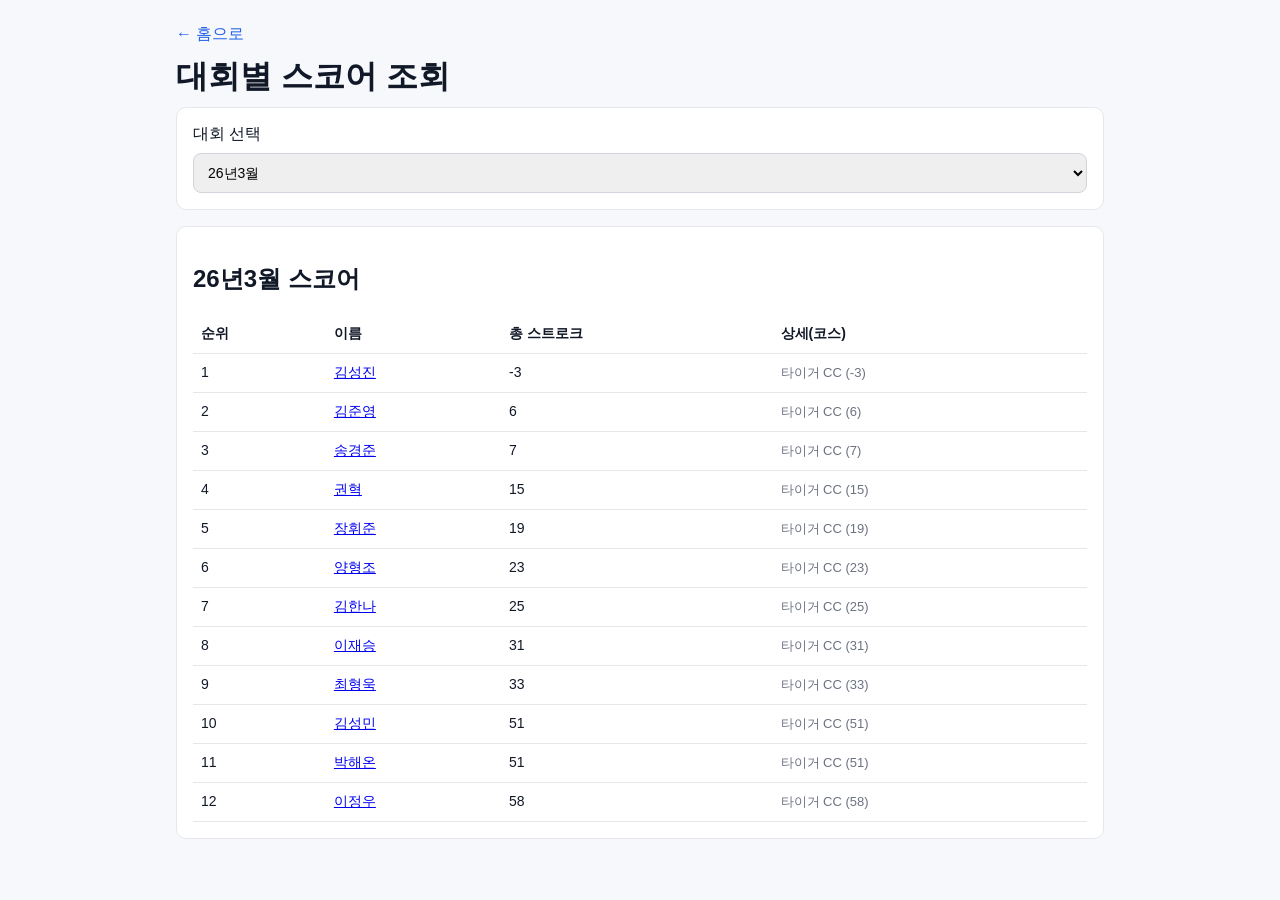
==== site/contest.html @ 30a7ff6f "Add GitHub Pages score viewer. Provide a static site that reads score.txt and lets users browse scor" ====
<!doctype html>
<html lang="ko">
  <head>
    <meta charset="UTF-8" />
    <meta name="viewport" content="width=device-width, initial-scale=1.0" />
    <title>대회별 스코어 조회</title>
    <link rel="stylesheet" href="style.css" />
  </head>
  <body data-page="contest">
    <main class="container">
      <a class="back-link" href="index.html">← 홈으로</a>
      <h1>대회별 스코어 조회</h1>

      <section class="panel">
        <label for="contestSelect">대회 선택</label>
        <select id="contestSelect"></select>
      </section>

      <section class="panel">
        <h2 id="contestTitle">스코어</h2>
        <table>
          <thead>
            <tr>
              <th>순위</th>
              <th>이름</th>
              <th>총 스트로크</th>
              <th>상세(코스)</th>
            </tr>
          </thead>
          <tbody id="contestTableBody"></tbody>
        </table>
      </section>
    </main>

    <script type="module" src="app.js"></script>
  </body>
  </html>
---- site/style.css ----
* {
  box-sizing: border-box;
}

body {
  margin: 0;
  font-family: -apple-system, BlinkMacSystemFont, "Segoe UI", Roboto, sans-serif;
  background: #f6f8fb;
  color: #111827;
}

.container {
  max-width: 960px;
  margin: 0 auto;
  padding: 24px 16px 40px;
}

h1 {
  margin: 0 0 8px;
}

.subtitle {
  margin: 0 0 20px;
  color: #4b5563;
}

.panel {
  background: #fff;
  border: 1px solid #e5e7eb;
  border-radius: 10px;
  padding: 16px;
  margin-bottom: 16px;
}

.search,
select {
  width: 100%;
  margin-top: 8px;
  padding: 10px;
  border: 1px solid #d1d5db;
  border-radius: 8px;
  font-size: 14px;
}

.link-list {
  list-style: none;
  padding: 0;
  margin: 12px 0 0;
}

.link-list li {
  margin: 6px 0;
}

.link-list a {
  text-decoration: none;
  color: #2563eb;
}

.link-list a:hover {
  text-decoration: underline;
}

table {
  width: 100%;
  border-collapse: collapse;
  margin-top: 8px;
}

th,
td {
  text-align: left;
  border-bottom: 1px solid #e5e7eb;
  padding: 10px 8px;
  font-size: 14px;
  vertical-align: top;
}

.back-link {
  display: inline-block;
  margin-bottom: 10px;
  color: #2563eb;
  text-decoration: none;
}

.muted {
  color: #6b7280;
  font-size: 13px;
}
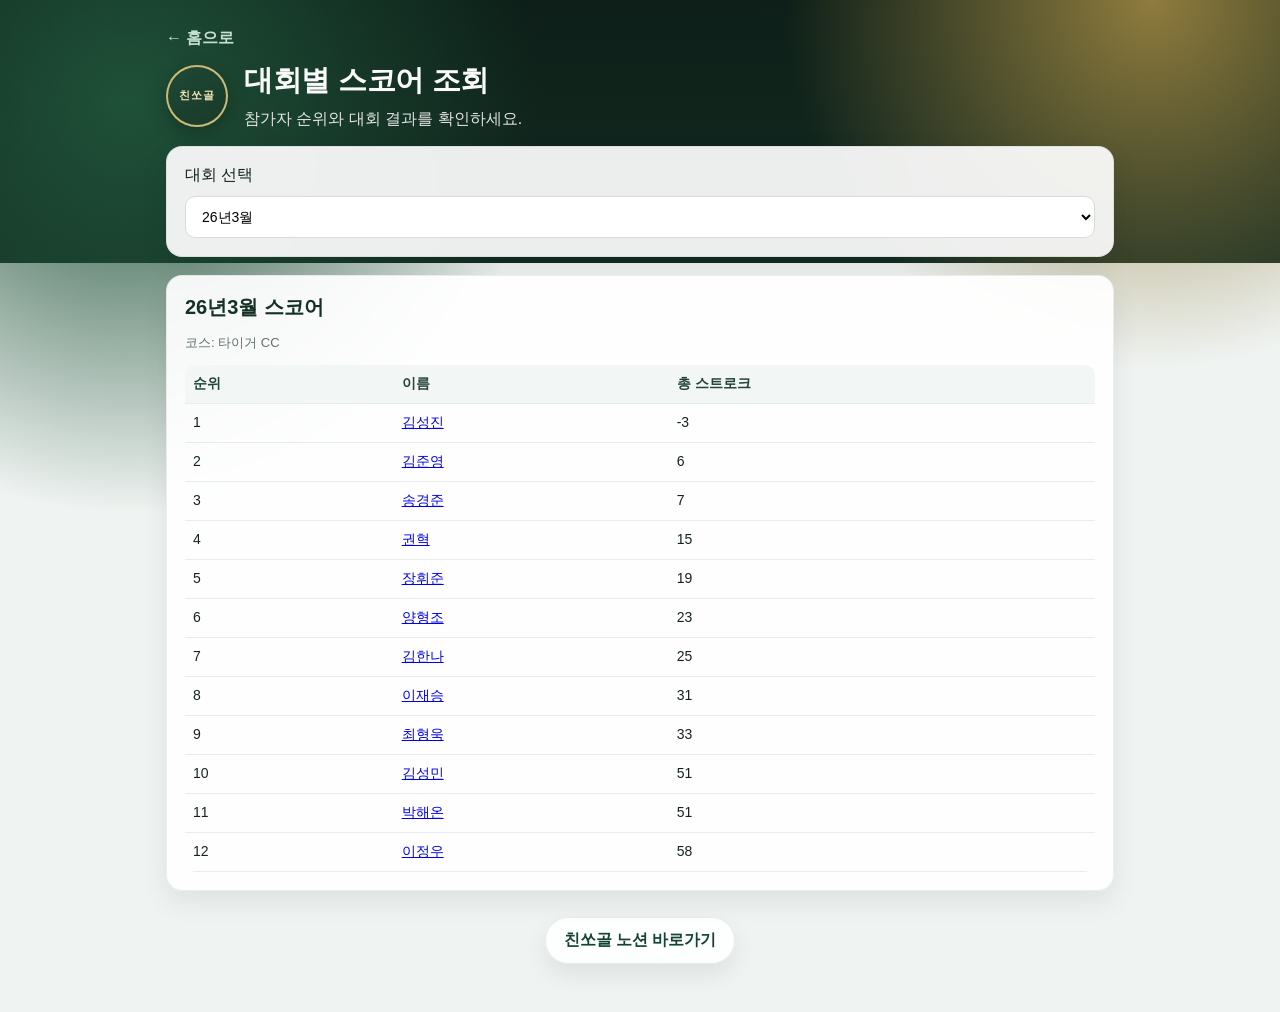
==== commit 5a27ed99: "Refine score pages with contest/person UX improvements. Show contest course info in the header, add " ====
--- a/site/contest.html
+++ b/site/contest.html
@@ -9,7 +9,13 @@
   <body data-page="contest">
     <main class="container">
       <a class="back-link" href="index.html">← 홈으로</a>
-      <h1>대회별 스코어 조회</h1>
+      <header class="site-header compact">
+        <div class="logo-mark" aria-hidden="true">친쏘골</div>
+        <div>
+          <h1>대회별 스코어 조회</h1>
+          <p class="subtitle">참가자 순위와 대회 결과를 확인하세요.</p>
+        </div>
+      </header>
 
       <section class="panel">
         <label for="contestSelect">대회 선택</label>
@@ -18,18 +24,29 @@
 
       <section class="panel">
         <h2 id="contestTitle">스코어</h2>
+        <p id="contestCourse" class="muted"></p>
         <table>
           <thead>
             <tr>
               <th>순위</th>
               <th>이름</th>
               <th>총 스트로크</th>
-              <th>상세(코스)</th>
             </tr>
           </thead>
           <tbody id="contestTableBody"></tbody>
         </table>
       </section>
+
+      <footer class="site-footer">
+        <a
+          class="footer-link"
+          href="https://app.notion.com/p/31b148cd77bb80068014fed30d5d1f27?pvs=11"
+          target="_blank"
+          rel="noreferrer"
+        >
+          친쏘골 노션 바로가기
+        </a>
+      </footer>
     </main>
 
     <script type="module" src="app.js"></script>
--- a/site/style.css
+++ b/site/style.css
@@ -4,42 +4,95 @@
 
 body {
   margin: 0;
-  font-family: -apple-system, BlinkMacSystemFont, "Segoe UI", Roboto, sans-serif;
-  background: #f6f8fb;
-  color: #111827;
+  font-family: "Pretendard", "Noto Sans KR", -apple-system, BlinkMacSystemFont, "Segoe UI",
+    Roboto, sans-serif;
+  background:
+    radial-gradient(circle at 10% 10%, #1f5138 0, transparent 28%),
+    radial-gradient(circle at 90% 0%, #8f7c3e 0, transparent 24%),
+    linear-gradient(180deg, #0d1f18 0%, #142b22 26%, #eff3f1 26%, #eff3f1 100%);
+  color: #15231c;
 }
 
 .container {
-  max-width: 960px;
+  max-width: 980px;
   margin: 0 auto;
-  padding: 24px 16px 40px;
+  padding: 28px 16px 48px;
+}
+
+.site-header {
+  display: flex;
+  gap: 16px;
+  align-items: center;
+  margin-bottom: 20px;
+  color: #f9faf9;
+}
+
+.site-header.compact {
+  margin-bottom: 16px;
+}
+
+.logo-mark {
+  width: 62px;
+  height: 62px;
+  border-radius: 50%;
+  border: 2px solid rgba(235, 207, 131, 0.85);
+  background: linear-gradient(145deg, #1e4936, #193929);
+  color: #f3e5b4;
+  font-size: 11px;
+  font-weight: 700;
+  letter-spacing: 0.8px;
+  display: grid;
+  place-items: center;
+  box-shadow: 0 6px 18px rgba(0, 0, 0, 0.25);
 }
 
 h1 {
   margin: 0 0 8px;
+  font-size: 29px;
+  letter-spacing: -0.3px;
 }
 
 .subtitle {
   margin: 0 0 20px;
-  color: #4b5563;
+  color: rgba(246, 248, 247, 0.9);
+}
+
+.site-header.compact .subtitle {
+  margin-bottom: 0;
 }
 
 .panel {
-  background: #fff;
-  border: 1px solid #e5e7eb;
-  border-radius: 10px;
-  padding: 16px;
-  margin-bottom: 16px;
+  background: rgba(255, 255, 255, 0.92);
+  border: 1px solid rgba(20, 43, 34, 0.08);
+  border-radius: 16px;
+  padding: 18px;
+  margin-bottom: 18px;
+  box-shadow: 0 10px 28px rgba(10, 25, 20, 0.08);
+  backdrop-filter: blur(4px);
+}
+
+h2 {
+  margin: 0;
+  font-size: 20px;
+  color: #153126;
 }
 
 .search,
 select {
   width: 100%;
-  margin-top: 8px;
-  padding: 10px;
-  border: 1px solid #d1d5db;
-  border-radius: 8px;
+  margin-top: 10px;
+  padding: 11px 12px;
+  border: 1px solid #d6ddd9;
+  border-radius: 10px;
   font-size: 14px;
+  background: #fff;
+}
+
+.search:focus,
+select:focus {
+  outline: none;
+  border-color: #2d6a4f;
+  box-shadow: 0 0 0 3px rgba(45, 106, 79, 0.15);
 }
 
 .link-list {
@@ -54,36 +107,121 @@
 
 .link-list a {
   text-decoration: none;
-  color: #2563eb;
+  color: #1f5f46;
+  font-weight: 600;
 }
 
 .link-list a:hover {
-  text-decoration: underline;
+  color: #154433;
 }
 
 table {
   width: 100%;
   border-collapse: collapse;
-  margin-top: 8px;
+  margin-top: 10px;
+  border-radius: 10px;
+  overflow: hidden;
+}
+
+thead th {
+  background: #f2f6f4;
+  color: #244437;
+  font-weight: 700;
 }
 
 th,
 td {
   text-align: left;
-  border-bottom: 1px solid #e5e7eb;
+  border-bottom: 1px solid #e8edeb;
   padding: 10px 8px;
   font-size: 14px;
   vertical-align: top;
 }
 
+tbody tr:hover {
+  background: #f8fbf9;
+}
+
 .back-link {
   display: inline-block;
-  margin-bottom: 10px;
-  color: #2563eb;
+  margin-bottom: 12px;
+  color: #c5dfd3;
   text-decoration: none;
+  font-weight: 600;
 }
 
 .muted {
-  color: #6b7280;
+  color: #617368;
   font-size: 13px;
 }
+
+.chart-list {
+  display: grid;
+  gap: 10px;
+  margin-top: 12px;
+}
+
+.chart-row {
+  display: grid;
+  grid-template-columns: 120px 1fr 48px;
+  gap: 10px;
+  align-items: center;
+}
+
+.chart-label,
+.chart-value {
+  font-size: 13px;
+  color: #234034;
+}
+
+.chart-bar-wrap {
+  width: 100%;
+  height: 14px;
+  border-radius: 999px;
+  background: #dde5e1;
+  overflow: hidden;
+}
+
+.chart-bar {
+  height: 100%;
+  background: linear-gradient(90deg, #2d6a4f, #5d8b4c);
+}
+
+.site-footer {
+  display: flex;
+  justify-content: center;
+  margin-top: 26px;
+}
+
+.footer-link {
+  display: inline-flex;
+  align-items: center;
+  justify-content: center;
+  padding: 12px 18px;
+  border-radius: 999px;
+  background: rgba(255, 255, 255, 0.88);
+  color: #154433;
+  text-decoration: none;
+  font-weight: 700;
+  box-shadow: 0 10px 24px rgba(10, 25, 20, 0.08);
+  border: 1px solid rgba(20, 43, 34, 0.08);
+}
+
+.footer-link:hover {
+  background: #ffffff;
+  color: #0f3326;
+}
+
+@media (max-width: 700px) {
+  .site-header {
+    align-items: flex-start;
+  }
+
+  h1 {
+    font-size: 24px;
+  }
+
+  .chart-row {
+    grid-template-columns: 90px 1fr 44px;
+  }
+}
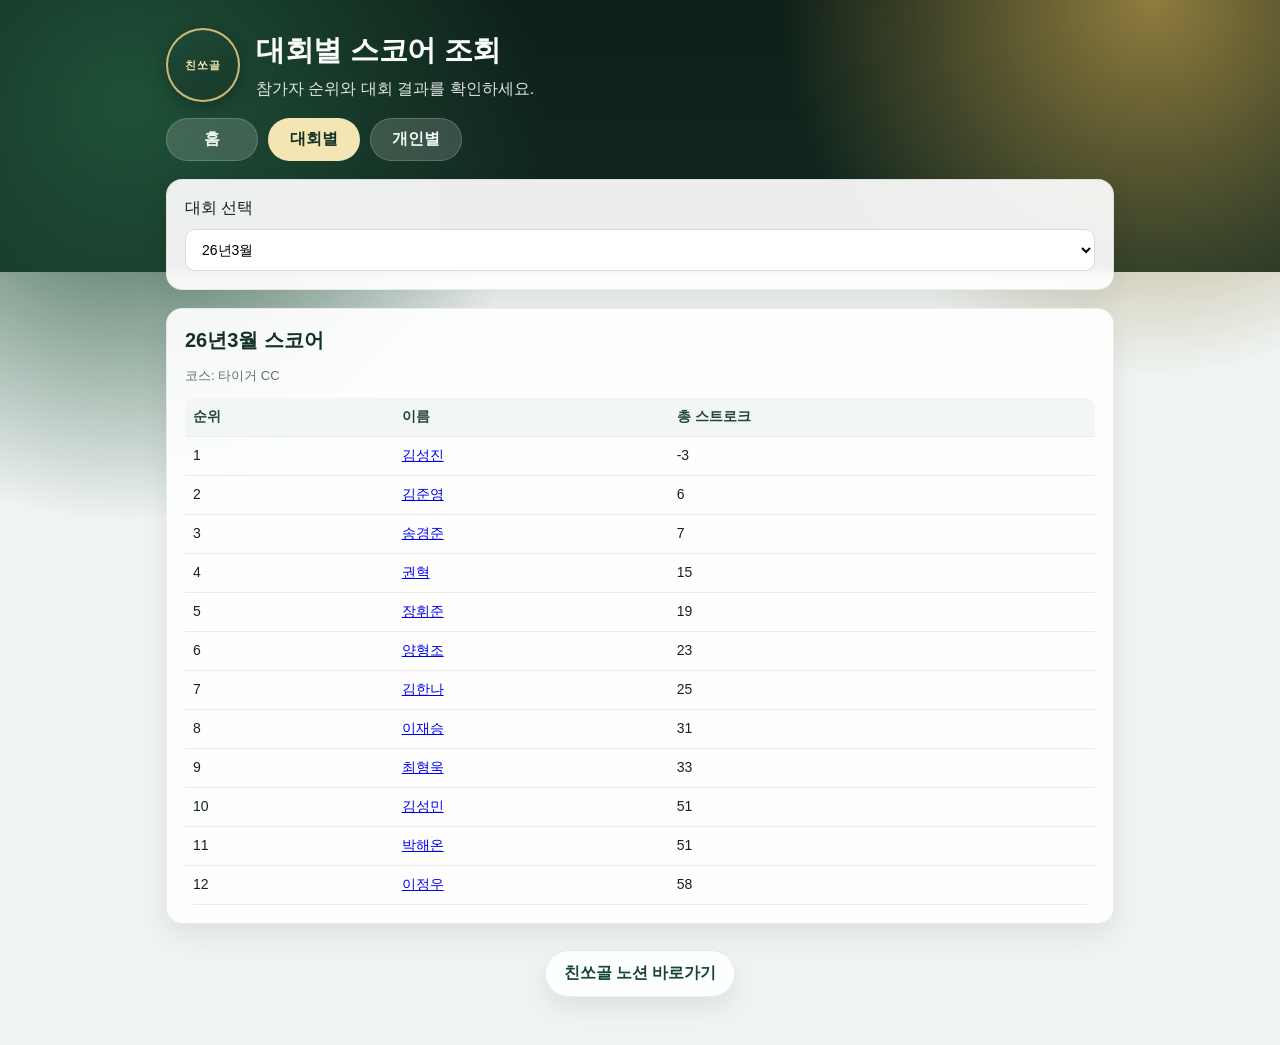
==== commit d01125d8: "Enhance score site navigation and visual layout. Add top-level tab navigation, split the home page i" ====
--- a/site/contest.html
+++ b/site/contest.html
@@ -8,14 +8,27 @@
   </head>
   <body data-page="contest">
     <main class="container">
-      <a class="back-link" href="index.html">← 홈으로</a>
       <header class="site-header compact">
-        <div class="logo-mark" aria-hidden="true">친쏘골</div>
+        <div class="brand-mark">
+          <img
+            class="brand-emblem"
+            src="친쏘골 엠블렘.png"
+            alt="친쏘골 엠블렘"
+            onerror="this.style.display='none'; this.nextElementSibling.style.display='grid';"
+          />
+          <div class="logo-mark" aria-hidden="true" style="display: none;">친쏘골</div>
+        </div>
         <div>
           <h1>대회별 스코어 조회</h1>
           <p class="subtitle">참가자 순위와 대회 결과를 확인하세요.</p>
         </div>
       </header>
+
+      <nav class="top-tabs" aria-label="페이지 이동">
+        <a class="tab-link" href="index.html">홈</a>
+        <a class="tab-link active" href="contest.html">대회별</a>
+        <a class="tab-link" href="person.html">개인별</a>
+      </nav>
 
       <section class="panel">
         <label for="contestSelect">대회 선택</label>
--- a/site/style.css
+++ b/site/style.css
@@ -19,6 +19,20 @@
   padding: 28px 16px 48px;
 }
 
+.brand-mark {
+  flex: 0 0 auto;
+}
+
+.brand-emblem {
+  width: 74px;
+  height: 74px;
+  object-fit: cover;
+  border-radius: 50%;
+  border: 2px solid rgba(235, 207, 131, 0.85);
+  box-shadow: 0 6px 18px rgba(0, 0, 0, 0.25);
+  background: #1e4936;
+}
+
 .site-header {
   display: flex;
   gap: 16px;
@@ -32,8 +46,8 @@
 }
 
 .logo-mark {
-  width: 62px;
-  height: 62px;
+  width: 74px;
+  height: 74px;
   border-radius: 50%;
   border: 2px solid rgba(235, 207, 131, 0.85);
   background: linear-gradient(145deg, #1e4936, #193929);
@@ -59,6 +73,43 @@
 
 .site-header.compact .subtitle {
   margin-bottom: 0;
+}
+
+.top-tabs {
+  display: flex;
+  gap: 10px;
+  flex-wrap: wrap;
+  margin: 0 0 18px;
+}
+
+.tab-link {
+  display: inline-flex;
+  align-items: center;
+  justify-content: center;
+  min-width: 92px;
+  padding: 10px 16px;
+  border-radius: 999px;
+  background: rgba(255, 255, 255, 0.16);
+  color: #eff7f2;
+  text-decoration: none;
+  font-weight: 700;
+  border: 1px solid rgba(255, 255, 255, 0.18);
+}
+
+.tab-link:hover {
+  background: rgba(255, 255, 255, 0.24);
+}
+
+.tab-link.active {
+  background: #f3e5b4;
+  color: #163427;
+  border-color: rgba(243, 229, 180, 0.95);
+}
+
+.split-layout {
+  display: grid;
+  grid-template-columns: repeat(2, minmax(0, 1fr));
+  gap: 18px;
 }
 
 .panel {
@@ -142,49 +193,49 @@
   background: #f8fbf9;
 }
 
-.back-link {
-  display: inline-block;
-  margin-bottom: 12px;
-  color: #c5dfd3;
-  text-decoration: none;
-  font-weight: 600;
-}
-
 .muted {
   color: #617368;
   font-size: 13px;
 }
 
-.chart-list {
-  display: grid;
-  gap: 10px;
-  margin-top: 12px;
-}
-
-.chart-row {
-  display: grid;
-  grid-template-columns: 120px 1fr 48px;
-  gap: 10px;
-  align-items: center;
-}
-
-.chart-label,
-.chart-value {
-  font-size: 13px;
-  color: #234034;
-}
-
-.chart-bar-wrap {
+.line-chart-card {
+  margin-top: 14px;
+  padding: 12px;
+  border-radius: 14px;
+  background: linear-gradient(180deg, #f8fbf9, #f2f6f4);
+  border: 1px solid #dfe7e2;
+}
+
+.line-chart {
   width: 100%;
-  height: 14px;
-  border-radius: 999px;
-  background: #dde5e1;
-  overflow: hidden;
-}
-
-.chart-bar {
-  height: 100%;
-  background: linear-gradient(90deg, #2d6a4f, #5d8b4c);
+  height: auto;
+  display: block;
+}
+
+.line-chart-grid {
+  stroke: #d8e2dc;
+  stroke-width: 1;
+}
+
+.line-chart-axis,
+.line-chart-label,
+.line-chart-value {
+  fill: #355446;
+  font-size: 12px;
+}
+
+.line-chart-path {
+  fill: none;
+  stroke: #2d6a4f;
+  stroke-width: 3;
+  stroke-linecap: round;
+  stroke-linejoin: round;
+}
+
+.line-chart-point {
+  fill: #c7a94d;
+  stroke: #1f5138;
+  stroke-width: 2;
 }
 
 .site-footer {
@@ -217,11 +268,23 @@
     align-items: flex-start;
   }
 
+  .brand-emblem,
+  .logo-mark {
+    width: 62px;
+    height: 62px;
+  }
+
   h1 {
     font-size: 24px;
   }
 
-  .chart-row {
-    grid-template-columns: 90px 1fr 44px;
-  }
-}
+  .split-layout {
+    grid-template-columns: 1fr;
+  }
+
+  .line-chart-axis,
+  .line-chart-label,
+  .line-chart-value {
+    font-size: 11px;
+  }
+}
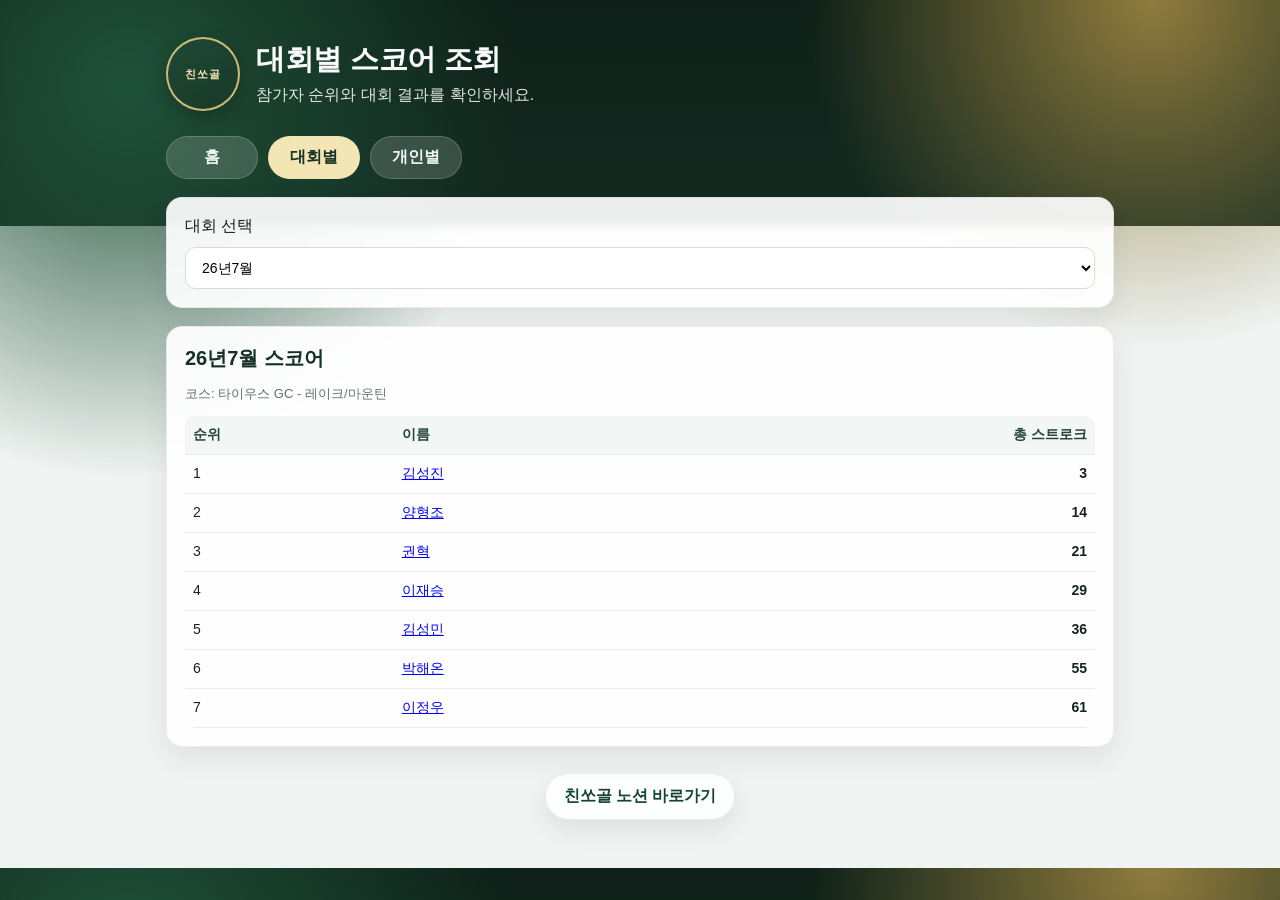
==== commit 69dc9968: "Improve mobile readability and list UX. Make chart scores larger on mobile, right-align stroke value" ====
--- a/site/contest.html
+++ b/site/contest.html
@@ -3,8 +3,12 @@
   <head>
     <meta charset="UTF-8" />
     <meta name="viewport" content="width=device-width, initial-scale=1.0" />
+    <meta http-equiv="Cache-Control" content="no-cache, no-store, must-revalidate" />
+    <meta http-equiv="Pragma" content="no-cache" />
+    <meta http-equiv="Expires" content="0" />
+    <meta name="build-version" content="__BUILD_VERSION__" />
     <title>대회별 스코어 조회</title>
-    <link rel="stylesheet" href="style.css" />
+    <link rel="stylesheet" href="style.css?v=__BUILD_VERSION__" />
   </head>
   <body data-page="contest">
     <main class="container">
@@ -12,7 +16,7 @@
         <div class="brand-mark">
           <img
             class="brand-emblem"
-            src="친쏘골 엠블렘.png"
+            src="친쏘골 엠블렘.png?v=__BUILD_VERSION__"
             alt="친쏘골 엠블렘"
             onerror="this.style.display='none'; this.nextElementSibling.style.display='grid';"
           />
@@ -43,7 +47,7 @@
             <tr>
               <th>순위</th>
               <th>이름</th>
-              <th>총 스트로크</th>
+              <th class="score-col">총 스트로크</th>
             </tr>
           </thead>
           <tbody id="contestTableBody"></tbody>
@@ -62,6 +66,6 @@
       </footer>
     </main>
 
-    <script type="module" src="app.js"></script>
+    <script type="module" src="app.js?v=__BUILD_VERSION__"></script>
   </body>
   </html>
--- a/site/style.css
+++ b/site/style.css
@@ -39,10 +39,18 @@
   align-items: center;
   margin-bottom: 20px;
   color: #f9faf9;
+  min-height: 92px;
 }
 
 .site-header.compact {
   margin-bottom: 16px;
+}
+
+.site-header > div:last-child {
+  display: flex;
+  min-height: 74px;
+  flex-direction: column;
+  justify-content: center;
 }
 
 .logo-mark {
@@ -61,14 +69,17 @@
 }
 
 h1 {
-  margin: 0 0 8px;
+  margin: 0 0 6px;
   font-size: 29px;
   letter-spacing: -0.3px;
+  line-height: 1.2;
 }
 
 .subtitle {
-  margin: 0 0 20px;
+  margin: 0;
   color: rgba(246, 248, 247, 0.9);
+  line-height: 1.45;
+  min-height: 1.45em;
 }
 
 .site-header.compact .subtitle {
@@ -152,6 +163,12 @@
   margin: 12px 0 0;
 }
 
+.list-panel .link-list {
+  max-height: 640px;
+  overflow-y: auto;
+  padding-right: 6px;
+}
+
 .link-list li {
   margin: 6px 0;
 }
@@ -160,6 +177,26 @@
   text-decoration: none;
   color: #1f5f46;
   font-weight: 600;
+}
+
+.link-list a:visited {
+  color: #1f5f46;
+}
+
+.tab-link:visited {
+  color: #eff7f2;
+}
+
+.tab-link.active:visited {
+  color: #163427;
+}
+
+.footer-link:visited {
+  color: #154433;
+}
+
+table a:visited {
+  color: #1f5f46;
 }
 
 .link-list a:hover {
@@ -217,11 +254,22 @@
   stroke-width: 1;
 }
 
-.line-chart-axis,
-.line-chart-label,
+.line-chart-label {
+  fill: #355446;
+  font-size: 13px;
+  font-weight: 600;
+}
+
 .line-chart-value {
-  fill: #355446;
-  font-size: 12px;
+  fill: #163427;
+  font-size: 16px;
+  font-weight: 800;
+}
+
+.score-col {
+  text-align: right;
+  font-variant-numeric: tabular-nums;
+  font-weight: 700;
 }
 
 .line-chart-path {
@@ -282,9 +330,11 @@
     grid-template-columns: 1fr;
   }
 
-  .line-chart-axis,
-  .line-chart-label,
+  .line-chart-label {
+    font-size: 15px;
+  }
+
   .line-chart-value {
-    font-size: 11px;
-  }
-}
+    font-size: 20px;
+  }
+}
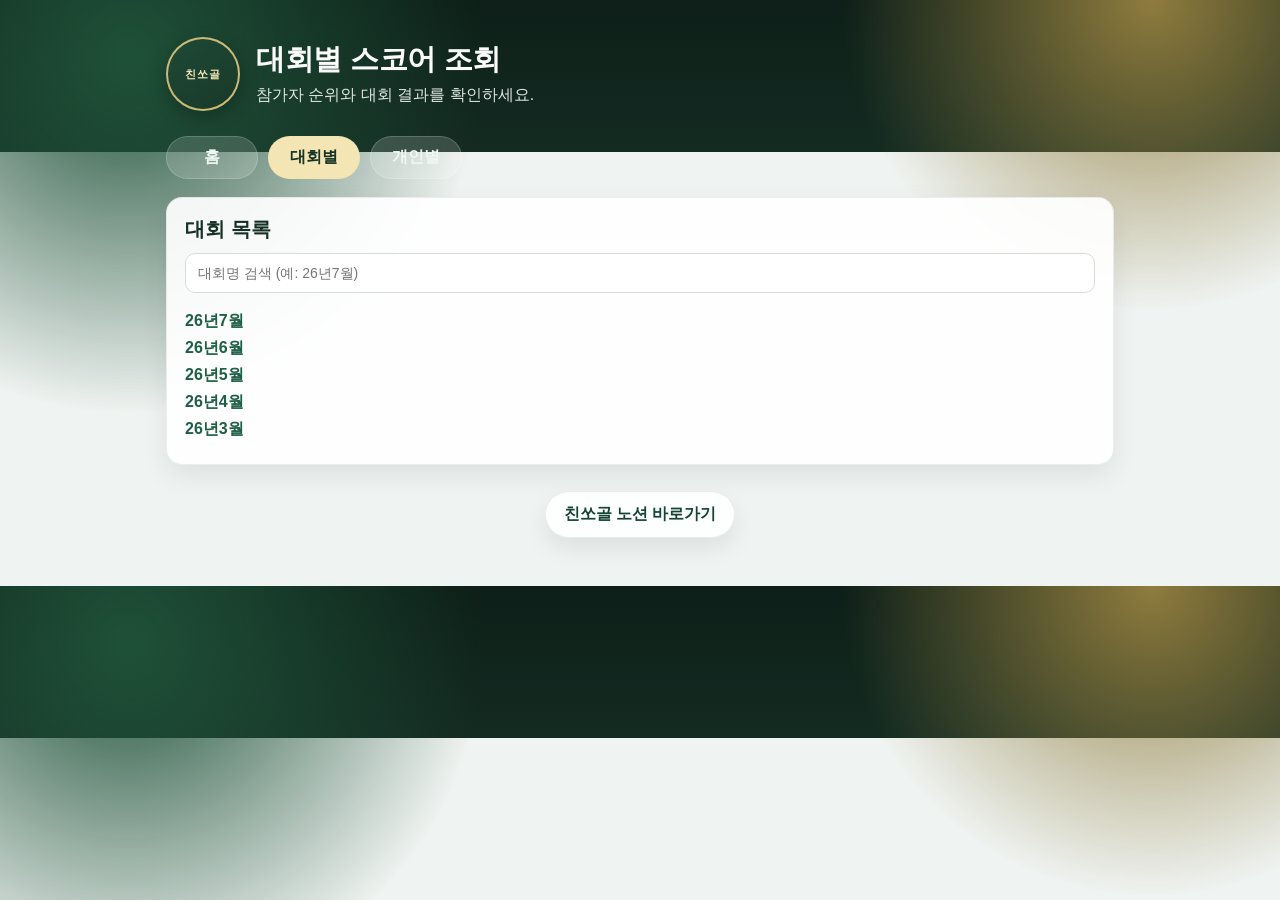
==== commit 55125bf7: "Refine tab browsing and score table layout. Show full contest/player lists when opening tabs without" ====
--- a/site/contest.html
+++ b/site/contest.html
@@ -34,25 +34,36 @@
         <a class="tab-link" href="person.html">개인별</a>
       </nav>
 
-      <section class="panel">
-        <label for="contestSelect">대회 선택</label>
-        <select id="contestSelect"></select>
+      <section id="contestBrowse" class="panel list-panel">
+        <h2>대회 목록</h2>
+        <input id="contestSearch" class="search" placeholder="대회명 검색 (예: 26년7월)" />
+        <ul id="contestList" class="link-list"></ul>
       </section>
 
-      <section class="panel">
-        <h2 id="contestTitle">스코어</h2>
-        <p id="contestCourse" class="muted"></p>
-        <table>
-          <thead>
-            <tr>
-              <th>순위</th>
-              <th>이름</th>
-              <th class="score-col">총 스트로크</th>
-            </tr>
-          </thead>
-          <tbody id="contestTableBody"></tbody>
-        </table>
-      </section>
+      <div id="contestDetail" hidden>
+        <section class="panel">
+          <div class="detail-toolbar">
+            <a class="text-link" href="contest.html">← 전체 목록</a>
+          </div>
+          <label for="contestSelect">대회 선택</label>
+          <select id="contestSelect"></select>
+        </section>
+
+        <section class="panel">
+          <h2 id="contestTitle">스코어</h2>
+          <p id="contestCourse" class="muted"></p>
+          <table class="score-table">
+            <thead>
+              <tr>
+                <th>순위</th>
+                <th>이름</th>
+                <th class="score-col">스코어</th>
+              </tr>
+            </thead>
+            <tbody id="contestTableBody"></tbody>
+          </table>
+        </section>
+      </div>
 
       <footer class="site-footer">
         <a
@@ -68,4 +79,4 @@
 
     <script type="module" src="app.js?v=__BUILD_VERSION__"></script>
   </body>
-  </html>
+</html>
--- a/site/style.css
+++ b/site/style.css
@@ -123,6 +123,23 @@
   gap: 18px;
 }
 
+.detail-toolbar {
+  margin-bottom: 10px;
+}
+
+.text-link,
+.text-link:link,
+.text-link:visited,
+.text-link:active {
+  color: #1f5f46;
+  text-decoration: none;
+  font-weight: 700;
+}
+
+.text-link:hover {
+  color: #154433;
+}
+
 .panel {
   background: rgba(255, 255, 255, 0.92);
   border: 1px solid rgba(20, 43, 34, 0.08);
@@ -173,33 +190,44 @@
   margin: 6px 0;
 }
 
-.link-list a {
+.link-list a,
+.link-list a:link,
+.link-list a:visited,
+.link-list a:active {
   text-decoration: none;
   color: #1f5f46;
   font-weight: 600;
 }
 
-.link-list a:visited {
+.tab-link:link,
+.tab-link:visited,
+.tab-link:active {
+  color: #eff7f2;
+}
+
+.tab-link.active:link,
+.tab-link.active:visited,
+.tab-link.active:active {
+  color: #163427;
+}
+
+.footer-link:link,
+.footer-link:visited,
+.footer-link:active {
+  color: #154433;
+}
+
+table a,
+table a:link,
+table a:visited,
+table a:active {
   color: #1f5f46;
-}
-
-.tab-link:visited {
-  color: #eff7f2;
-}
-
-.tab-link.active:visited {
-  color: #163427;
-}
-
-.footer-link:visited {
-  color: #154433;
-}
-
-table a:visited {
-  color: #1f5f46;
-}
-
-.link-list a:hover {
+  text-decoration: none;
+  font-weight: 600;
+}
+
+.link-list a:hover,
+table a:hover {
   color: #154433;
 }
 
@@ -209,6 +237,34 @@
   margin-top: 10px;
   border-radius: 10px;
   overflow: hidden;
+}
+
+.score-table {
+  width: auto;
+  min-width: 280px;
+  max-width: 100%;
+  table-layout: auto;
+}
+
+.score-table th,
+.score-table td {
+  padding: 10px 18px 10px 8px;
+}
+
+.score-table th:first-child,
+.score-table td:first-child,
+.score-table .score-col {
+  white-space: nowrap;
+}
+
+.score-table th:first-child,
+.score-table td:first-child {
+  padding-left: 0;
+}
+
+.score-table th:last-child,
+.score-table td:last-child {
+  padding-right: 0;
 }
 
 thead th {
@@ -243,10 +299,16 @@
   border: 1px solid #dfe7e2;
 }
 
+.line-chart-scroll {
+  width: 100%;
+  overflow-x: auto;
+  -webkit-overflow-scrolling: touch;
+}
+
 .line-chart {
-  width: 100%;
   height: auto;
   display: block;
+  min-width: 100%;
 }
 
 .line-chart-grid {
@@ -255,9 +317,9 @@
 }
 
 .line-chart-label {
-  fill: #355446;
-  font-size: 13px;
-  font-weight: 600;
+  fill: #234034;
+  font-size: 14px;
+  font-weight: 700;
 }
 
 .line-chart-value {
@@ -331,7 +393,7 @@
   }
 
   .line-chart-label {
-    font-size: 15px;
+    font-size: 17px;
   }
 
   .line-chart-value {
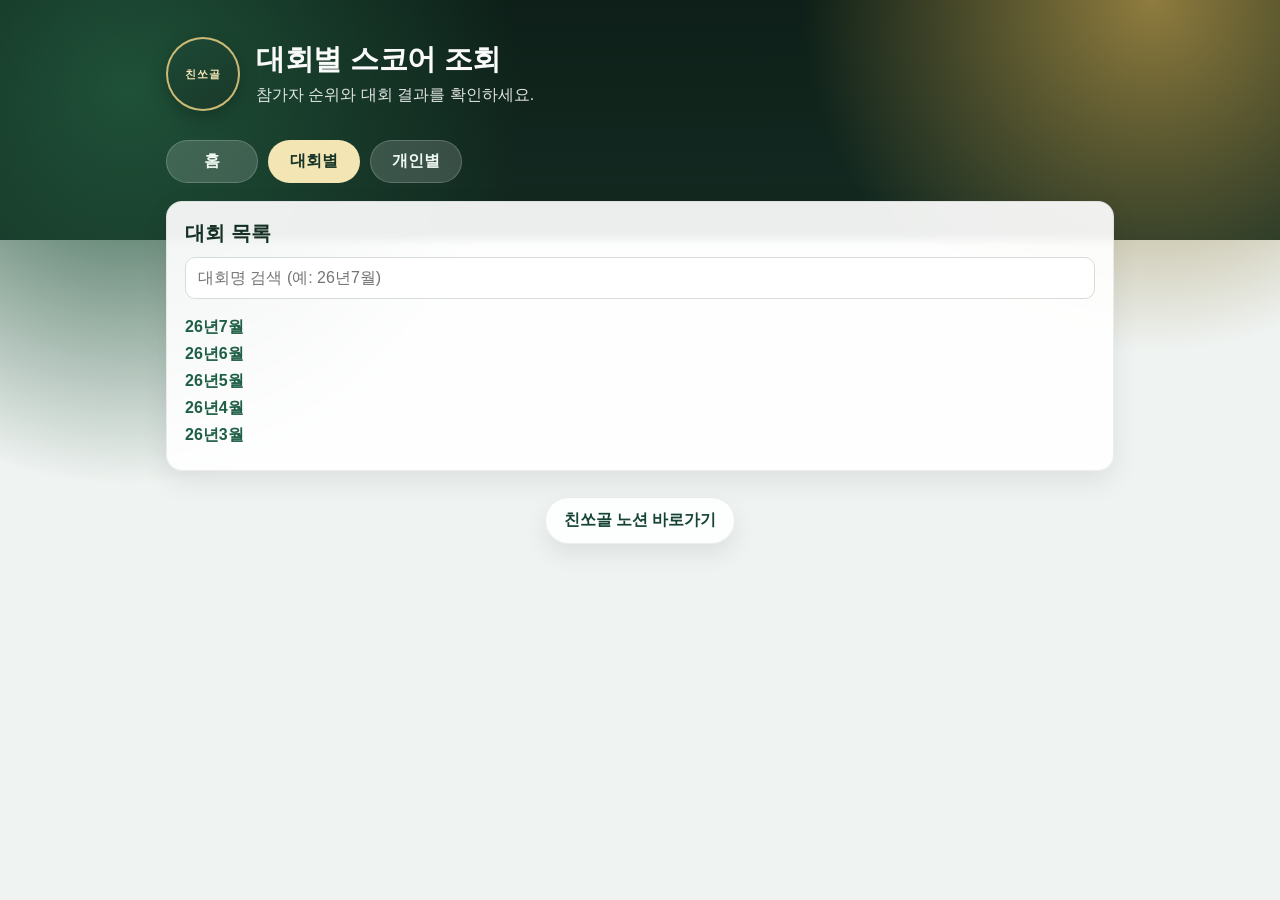
==== commit 7dfa859d: "Stabilize header band and prevent mobile input zoom. Keep the green header height consistent across " ====
--- a/site/contest.html
+++ b/site/contest.html
@@ -12,7 +12,7 @@
   </head>
   <body data-page="contest">
     <main class="container">
-      <header class="site-header compact">
+      <header class="site-header">
         <div class="brand-mark">
           <img
             class="brand-emblem"
--- a/site/style.css
+++ b/site/style.css
@@ -9,7 +9,8 @@
   background:
     radial-gradient(circle at 10% 10%, #1f5138 0, transparent 28%),
     radial-gradient(circle at 90% 0%, #8f7c3e 0, transparent 24%),
-    linear-gradient(180deg, #0d1f18 0%, #142b22 26%, #eff3f1 26%, #eff3f1 100%);
+    linear-gradient(180deg, #0d1f18 0%, #142b22 240px, #eff3f1 240px, #eff3f1 100%);
+  background-attachment: fixed;
   color: #15231c;
 }
 
@@ -42,10 +43,6 @@
   min-height: 92px;
 }
 
-.site-header.compact {
-  margin-bottom: 16px;
-}
-
 .site-header > div:last-child {
   display: flex;
   min-height: 74px;
@@ -80,10 +77,6 @@
   color: rgba(246, 248, 247, 0.9);
   line-height: 1.45;
   min-height: 1.45em;
-}
-
-.site-header.compact .subtitle {
-  margin-bottom: 0;
 }
 
 .top-tabs {
@@ -163,7 +156,7 @@
   padding: 11px 12px;
   border: 1px solid #d6ddd9;
   border-radius: 10px;
-  font-size: 14px;
+  font-size: 16px;
   background: #fff;
 }
 
@@ -240,31 +233,19 @@
 }
 
 .score-table {
-  width: auto;
-  min-width: 280px;
-  max-width: 100%;
-  table-layout: auto;
+  width: 100%;
+  table-layout: fixed;
 }
 
 .score-table th,
 .score-table td {
-  padding: 10px 18px 10px 8px;
-}
-
-.score-table th:first-child,
-.score-table td:first-child,
+  width: 33.33%;
+  padding: 12px 16px;
+  box-sizing: border-box;
+}
+
 .score-table .score-col {
   white-space: nowrap;
-}
-
-.score-table th:first-child,
-.score-table td:first-child {
-  padding-left: 0;
-}
-
-.score-table th:last-child,
-.score-table td:last-child {
-  padding-right: 0;
 }
 
 thead th {
@@ -301,14 +282,23 @@
 
 .line-chart-scroll {
   width: 100%;
+  overflow-x: hidden;
+}
+
+.line-chart-scroll.is-scrollable {
   overflow-x: auto;
   -webkit-overflow-scrolling: touch;
 }
 
 .line-chart {
+  width: 100%;
   height: auto;
   display: block;
-  min-width: 100%;
+}
+
+.line-chart-scroll.is-scrollable .line-chart {
+  width: auto;
+  max-width: none;
 }
 
 .line-chart-grid {
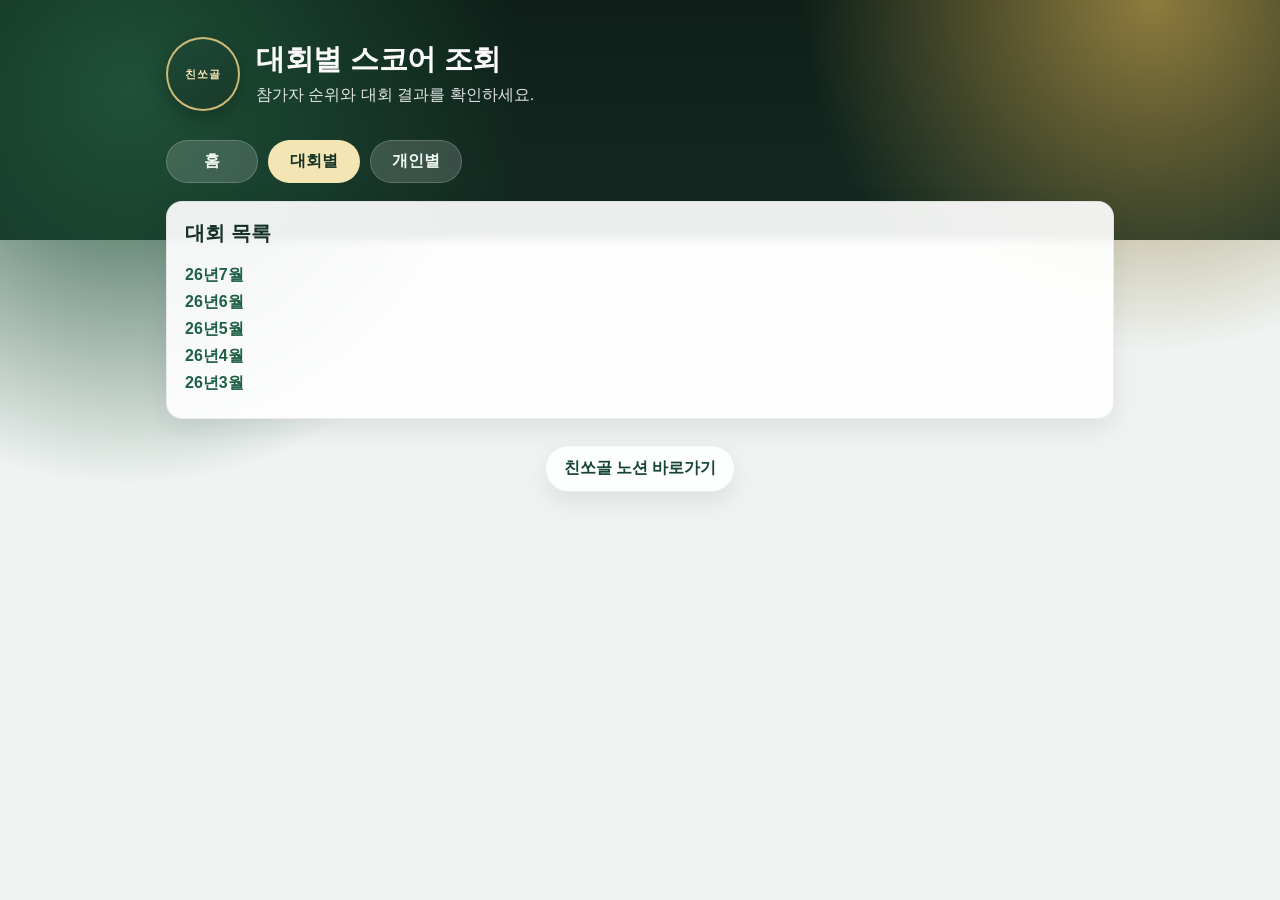
==== commit ad0e389d: "Simplify lists and fix chart chronology. Remove unused search boxes, show person charts from past to" ====
--- a/site/contest.html
+++ b/site/contest.html
@@ -36,7 +36,6 @@
 
       <section id="contestBrowse" class="panel list-panel">
         <h2>대회 목록</h2>
-        <input id="contestSearch" class="search" placeholder="대회명 검색 (예: 26년7월)" />
         <ul id="contestList" class="link-list"></ul>
       </section>
 
--- a/site/style.css
+++ b/site/style.css
@@ -149,7 +149,6 @@
   color: #153126;
 }
 
-.search,
 select {
   width: 100%;
   margin-top: 10px;
@@ -160,7 +159,6 @@
   background: #fff;
 }
 
-.search:focus,
 select:focus {
   outline: none;
   border-color: #2d6a4f;
@@ -308,13 +306,13 @@
 
 .line-chart-label {
   fill: #234034;
-  font-size: 14px;
+  font-size: 12px;
   font-weight: 700;
 }
 
 .line-chart-value {
   fill: #163427;
-  font-size: 16px;
+  font-size: 13px;
   font-weight: 800;
 }
 
@@ -382,11 +380,8 @@
     grid-template-columns: 1fr;
   }
 
-  .line-chart-label {
-    font-size: 17px;
-  }
-
+  .line-chart-label,
   .line-chart-value {
-    font-size: 20px;
-  }
-}
+    font-size: 24px;
+  }
+}
